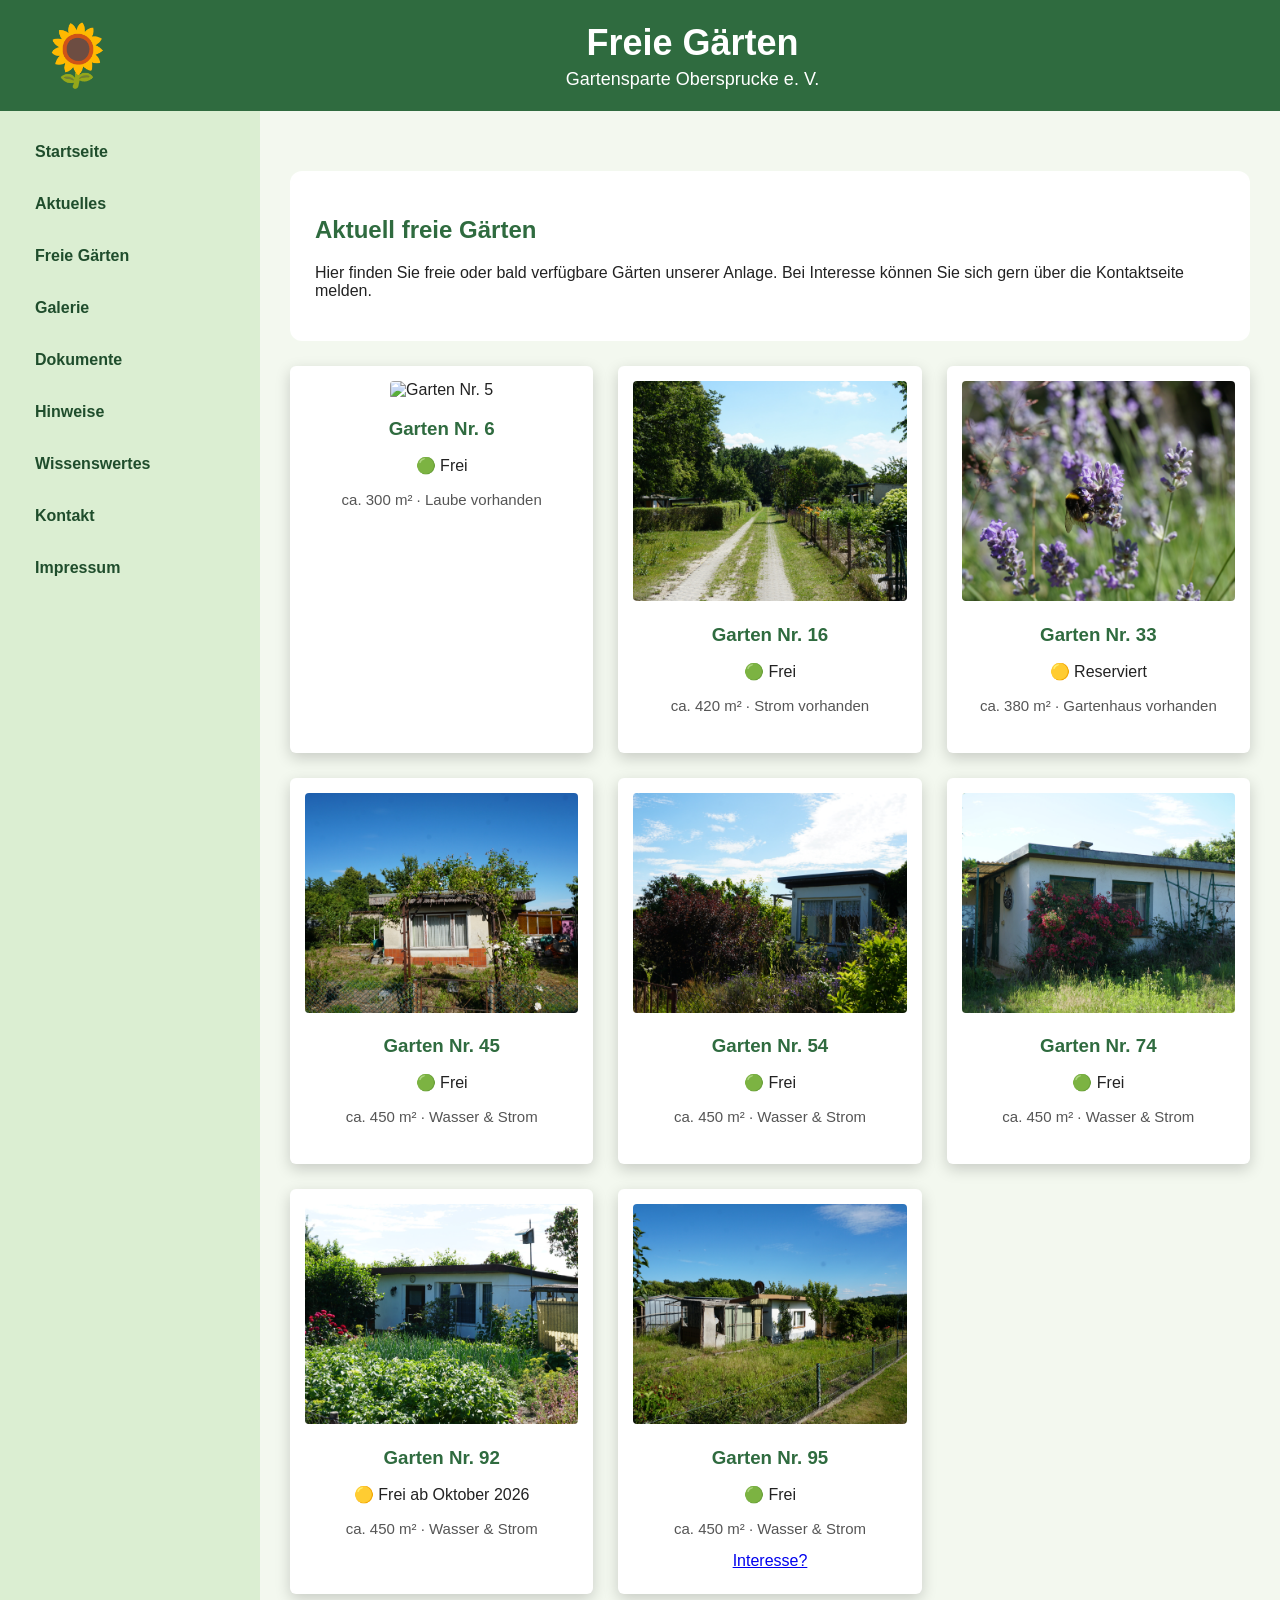
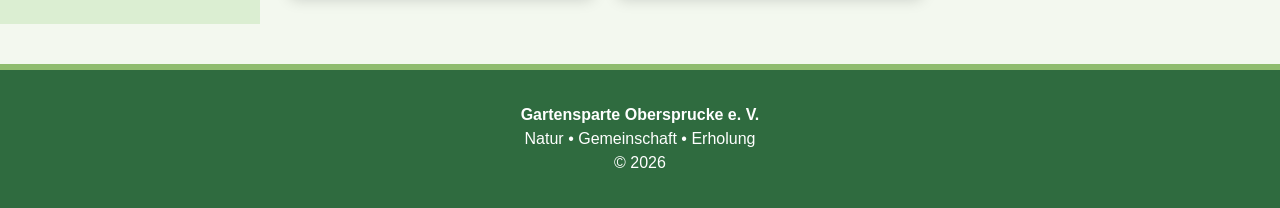
==== freie-gaerten.html @ aae8ebe9 "Update freie-gaerten.html" ====
<!DOCTYPE html>
<html lang="de">
<head>
  <meta charset="UTF-8">
  <meta name="viewport" content="width=device-width, initial-scale=1.0">
  <title>Freie Gärten</title>
  <link rel="stylesheet" href="style.css">
</head>

<body>

<header class="header">
  <div class="logo">🌻</div>
  <div class="title">
    <h1>Freie Gärten</h1>
    <p>Gartensparte Obersprucke e. V.</p>
  </div>
</header>

<div class="layout">
  <aside class="sidebar">
    <a href="index.html">Startseite</a>
    <a href="aktuelles.html">Aktuelles</a>
    <a href="freie-gaerten.html">Freie Gärten</a>
    <a href="galerie.html">Galerie</a>
    <a href="dokumente.html">Dokumente</a>
    <a href="hinweise.html">Hinweise</a>
    <a href="wissenswertes.html">Wissenswertes</a>
    <a href="kontakt.html">Kontakt</a>
    <a href="impressum.html">Impressum</a>
  </aside>

  <main class="content">
    <section class="welcome">
      <h2>Aktuell freie Gärten</h2>
      <p>
        Hier finden Sie freie oder bald verfügbare Gärten unserer Anlage.
        Bei Interesse können Sie sich gern über die Kontaktseite melden.
      </p>
    </section>

    <section class="garden-grid">

      <div class="polaroid-card" onclick="openGardenModal('Garten Nr. 6', 'bild1.jpg', '🟢 Frei', 'ca. 300 m²', 'vorhanden', 'vorhanden', 'auf Anfrage', 'sofort')">
        <img src="bild1.jpg" alt="Garten Nr. 5">
        <h3>Garten Nr. 6</h3>
        <p>🟢 Frei</p>
        <p class="short-facts">ca. 300 m² · Laube vorhanden</p>
      </div>

      <div class="polaroid-card" onclick="openGardenModal('Garten Nr. 16', 'bild2.jpg', '🟢 Frei', 'ca. 420 m²', 'vorhanden', 'vorhanden', 'vorhanden', 'nach Absprache')">
        <img src="bild2.JPG" alt="Garten Nr. 16">
        <h3>Garten Nr. 16</h3>
        <p>🟢 Frei</p>
        <p class="short-facts">ca. 420 m² · Strom vorhanden</p>
      </div>

      <div class="polaroid-card" onclick="openGardenModal('Garten Nr. 33', 'bild3.jpg', '🟡 Reserviert', 'ca. 380 m²', 'vorhanden', 'vorhanden', 'nicht vorhanden', 'voraussichtlich Sommer')">
        <img src="bild3.JPG" alt="Garten Nr. 33">
        <h3>Garten Nr. 33</h3>
        <p>🟡 Reserviert</p>
        <p class="short-facts">ca. 380 m² · Gartenhaus vorhanden</p>
      </div>

      <div class="polaroid-card" onclick="openGardenModal('Garten Nr. 45', '45garten.jpg', '🟢 Frei', 'ca. 450 m²', 'vorhanden', 'vorhanden', 'vorhanden', 'sofort')">
        <img src="45garten.JPG" alt="Garten Nr. 45">
        <h3>Garten Nr. 45</h3>
        <p>🟢 Frei</p>
        <p class="short-facts">ca. 450 m² · Wasser & Strom</p>
      </div>

      <div class="polaroid-card" onclick="openGardenModal('Garten Nr. 54', '54garten.jpg', '🟢 Frei', 'ca. 450 m²', 'vorhanden', 'vorhanden', 'vorhanden', 'sofort')">
        <img src="54garten.JPG" alt="Garten Nr. 54">
        <h3>Garten Nr. 54</h3>
        <p>🟢 Frei</p>
        <p class="short-facts">ca. 450 m² · Wasser & Strom</p>
      </div>

      <div class="polaroid-card" onclick="openGardenModal('Garten Nr. 74', '74garten.jpg', '🟢 Frei', 'ca. 450 m²', 'vorhanden', 'vorhanden', 'vorhanden', 'sofort')">
        <img src="74garten.JPG" alt="Garten Nr. 74">
        <h3>Garten Nr. 74</h3>
        <p>🟢 Frei</p>
        <p class="short-facts">ca. 450 m² · Wasser & Strom</p>
      </div>

      <div class="polaroid-card" onclick="openGardenModal('Garten Nr. 92', '92garten.jpg', '🟡 Frei ab Oktober 2026', 'ca. 450 m²', 'vorhanden', 'vorhanden', 'vorhanden', 'Frei ab Oktober 2026')">
        <img src="92garten.JPG" alt="Garten Nr. 92">
        <h3>Garten Nr. 92</h3>
        <p>🟡 Frei ab Oktober 2026</p>
        <p class="short-facts">ca. 450 m² · Wasser & Strom</p>
      </div>

      <div class="polaroid-card" onclick="openGardenModal('Garten Nr. 95', '95garten.jpg', '🟢 Frei', 'ca. 450 m²', 'vorhanden', 'vorhanden', 'vorhanden', 'sofort')">
        <img src="95garten.JPG" alt="Garten Nr. 95">
        <h3>Garten Nr. 95</h3>
        <p>🟢 Frei</p>
        <p class="short-facts">ca. 450 m² · Wasser & Strom</p>

        <a href="anschrieben.html">Interesse?</a>
      </div>

    </section>
  </main>
</div>

<div id="gardenModal" class="modal">
  <div class="modal-content">
    <span class="close" onclick="closeGardenModal()">&times;</span>

    <img id="modalImage" src="" alt="Gartenbild">

    <h2 id="modalTitle"></h2>

    <p><strong>Status:</strong> <span id="modalStatus"></span></p>
    <p><strong>Größe:</strong> <span id="modalSize"></span></p>
    <p><strong>Laube:</strong> <span id="modalLaube"></span></p>
    <p><strong>Wasser:</strong> <span id="modalWasser"></span></p>
    <p><strong>Strom:</strong> <span id="modalStrom"></span></p>
    <p><strong>Frei ab:</strong> <span id="modalFrei"></span></p>
  </div>
</div>

<footer class="footer">
  <div class="footer-content">
    <p><strong>Gartensparte Obersprucke e. V.</strong></p>
    <p>Natur • Gemeinschaft • Erholung</p>
    <p>© 2026</p>
  </div>
</footer>

<script src="script.js"></script>

</body>
</html>
---- style.css ----
body {
  margin: 0;
  font-family: Arial, sans-serif;
  background: #f3f8ef;
  color: #222;
}

.header {
  background: #2f6b3f;
  color: white;
  display: flex;
  align-items: center;
  padding: 20px 40px;
}

.logo {
  font-size: 60px;
  margin-right: 30px;
}

.title {
  flex: 1;
  text-align: center;
}

.title h1 {
  margin: 0;
  font-size: 36px;
}

.title p {
  margin: 5px 0 0;
  font-size: 18px;
}

.layout {
  display: flex;
}

.sidebar {
  width: 220px;
  background: #dbeed2;
  min-height: calc(100vh - 100px);
  padding: 20px;
}

.sidebar a {
  display: block;
  color: #1f4d2c;
  text-decoration: none;
  font-weight: bold;
  margin-bottom: 10px;
  padding: 12px 15px;
  border-radius: 10px;
  transition: 0.2s ease;
}

.sidebar a:hover {
  background: #cfe5c4;
  transform: translateX(5px);
}

.content {
  flex: 1;
  padding: 30px;
}

.slideshow {
  height: 400px;
  overflow: hidden;
  position: relative;
}

.slide {
  display: none;
  width: 100%;
  height: 400px;
  object-fit: cover;
  object-position: center center;
}

.slide.active {
  display: block;
}

.welcome {
  margin-top: 30px;
  background: white;
  padding: 25px;
  border-radius: 12px;
}

.welcome h2 {
  color: #2f6b3f;
}

.info-cards {
  display: grid;
  grid-template-columns: repeat(2, 1fr);
  gap: 25px;
  margin-top: 25px;
}

.info-card {
  flex: 1;
  background: white;
  padding: 25px;
  border-radius: 12px;
  border-left: 6px solid #2f6b3f;
  box-shadow: 0 3px 10px rgba(0, 0, 0, 0.08);
}

.info-card h3 {
  margin-top: 0;
  color: #2f6b3f;
}

.info-card a {
  display: inline-block;
  margin-top: 10px;
  color: white;
  background: #2f6b3f;
  padding: 10px 15px;
  border-radius: 8px;
  text-decoration: none;
  font-weight: bold;
}

.info-card a:hover {
  background: #245532;
}

.garden-cards {
  margin-top: 25px;
}

.garden-card {
  display: flex;
  gap: 25px;
  background: white;
  padding: 20px;
  border-radius: 12px;
  border-left: 6px solid #2f6b3f;
  box-shadow: 0 3px rgba(0, 0, 0, 0.08);
}

.garden-card img {
  width: 280px;
  height: 200px;
  object-fit: cover;
  border-radius: 10px;
}

.garden-card h3 {
  color: #2f6b3f;
  margin-top: 0;
}

.garden-grid {
  display: grid !important;
  grid-template-columns: repeat(3,minmax(220px, 1fr)) !important;
  gap: 25px !important;
  margin-top: 25px;
}

.polaroid-card {
  width: auto !important;
  max-width: none !important;
  background: white;
  padding: 15px 15px 24px;
  border-radius: 6px;
  box-shadow: 0 5px 15px rgba(0, 0, 0, 0.18);
  cursor: pointer;
  text-align: center;
  transition: transform 0.3s ease;
}

.polaroid-card:hover {
  transform: scale(1.03);
}

.polaroid-card img {
  width: 100% !important;
  height: 220px !important;
  object-fit: cover !important;
  border-radius: 4px;
}

.polaroid-card h3 {
  color: #2f6b3f;
  margin-bottom: 5px;
}

.modal {
  display: none;
  position: fixed;
  z-index: 1000;
  left: 0;
  top: 0;
  width: 100%;
  height: 100%;
  background: rgba(0, 0, 0, 0.65);
}

.modal-content {
  background: white;
  margin: 5% auto;
  padding: 25px;
  width: 80%;
  max-width: 650px;
  border-radius: 12px;
  box-shadow: 0 5px 20px rgba(0, 0, 0, 0.3);
}

.modal-content img {
  width: 100%;
  max-height: 350px;
  object-fit: cover;
  border-radius: 10px;
}

.close {
  float: right;
  font-size: 32px;
  font-weight: bold;
  cursor: pointer;
}

.short-facts {
  color: #555;
  font-size: 15px;
}

.garden-grid {
  display: flex;
  gap: 30px;
  margin-top: 25px;
  flex-wrap: wrap;
  justify-content: flex-start;
}


.polaroid-card img {
  width: 100%;
  height: 240px;
  object-fit: cover;
}

.short-facts {
  color: #555;
  font-size: 15px;
}

.map-section {
  margin-top: 25px;
  background: white;
  padding: 25px;
  border-radius: 12px;
  box-shadow: 0 3px 10px rgba(0, 0, 0, 0.08);
}

.map-section h2 {
  color: #2f6b3f;
  margin-top: 0;
}

.map-section iframe {
  border-radius: 12px;
  margin-top: 10px;
}

.route-button {
  display: inline-block;
  margin-top: 15px;
  color: white;
  background: #2f6b3f;
  padding: 10px 15px;
  border-radius: 8px;
  text-decoration: none;
  font-weight: bold;
}

.route-button:hover {
  background: #245532;
}

.contact-grid {
  display: flex;
  gap: 25px;
  margin-top: 25px;
  flex-wrap: wrap;
}

.contact-card {
  flex: 1;
  min-width: 260px;
  background: white;
  padding: 25px;
  border-radius: 12px;
  border-left: 6px solid #2f6b3f;
  box-shadow: 0 3px 10px rgba(0, 0, 0, 0.08);
}

.contact-card h3 {
  color: #2f6b3f;
  margin-top: 0;
}

.footer {
  background: #2f6b3f;
  color: white;
  text-align: center;
  padding: 30px 20px;
  margin-top: 40px;
  border-top: 6px solid #8fbc6f;
}

.footer-content p {
  margin: 6px 0;
}

@media (max-width: 768px) {
  .header{
    flex-direction: column;
    padding: 20px;
    text-align: center;
  }

  .logo {
    margin-right: 0;
    margin-bottom: 10px;
  }
 
  .title h1 {
    font-size: 28px;
  }

  .layout {
    flex-direction: column;
  }

  .sidebar {
    width: auto;
    min-height: auto;
    display: flex;
    flex-wrap: wrap;
    justify-content: center;
    gap: 8px;
  }

  .sidebar a{
    margin-bottom: 0;
    padding: 10px 12px;
    background: #cfe5c4;
  }

  .content {
    padding: 18px;
  }

  .slideshow {
    height: 240px;
  }

  .slide {
    height: 240px;
  }

  .info-cards, .contact-grid {
    flex-direction: column;
  }

  .garden-grid {
    grid-template-columns: 1fr !important;
  }

  .modal-content {
    width: 90%;
    margin-top: 20%;
  }

  .footer::after {
    font-size: 45px;
  }

  .search-filter-box {
    flex-direction: column;
    align-items: stretch;
  }

  .filter-buttons {
    justify-content: center;
  }

  .hint-grid {
    grid-template-columns: 1fr;
  }
}

.search-filter-box {
  display: flex;
  gap: 18px;
  align-items: center;
  margin-top: 25px;
  margin-bottom: 25px;
  background: white;
  padding: 18px;
  border-radius: 18px;
  box-shadow: 0 3px 10px rgba(0, 0, 0, 0.08);
}

.search-bar {
  flex: 1;
  padding: 18px 22px;
  border-radius: 999px;
  border: 2px solid #dbeed2;
  font-size: 18px;
  outline: none;
}

.search-bar {
  flex: 1;
  padding: 18px 22px;
  border-radius: 999px;
  border: 2px solid #dbeed2;
  font-size: 18px;
  outline: none;
}

.search-bar:focus {
  border-color: #2f6b3f;
  box-shadow: 0 0 0 4px #dbeed2;
}

.filter-buttons {
  display: flex;
  flex-wrap: wrap;
  gap: 8px;
}

.filter-buttons button {
  background: #dbeed2;
  color: #1f4d2c;
  border: 2px solid transparent;
  padding: 11px 15px;
  border-radius: 999px;
  cursor: pointer;
  font-weight: bold;
  transition: 0.2 ease;
}

.filter-buttons button:hover {
  background: #cfe5c4;
  background-color: #2f6b3f;
  transform: translateY(-2px);
}

.plant-card {
  background: white;
  padding: 16px;
  border-radius: 12px;
  box-shadow: 0 5px 15px rgba(0,0,0,0.18);
  cursor: pointer;
  text-align: center;
}

.plant-card img {
  width: 100%;
  height: 180px;
  object-fit: cover;
  border-radius: 8px;
}

.plant-card h3 {
  color: #2f6b3f;
}

.plant-grid {
  display: grid;
  grid-template-columns: repeat(3, minmax(220px, 1fr));
  gap: 25px;
  margin-top: 25px;
}

.plant-grid {
  display: grid;
  grid-template-columns: repeat(3, minmax(220px, 1fr));
  gap: 25px;
  margin-top: 25px;
}

.plant-card {
  background: white;
  padding: 16px;
  border-radius: 12px;
  box-shadow: 0 5px 15px rgba(0,0,0,0.18);
  cursor: pointer;
  text-align: center;
}

.plant-card img {
  width: 100%;
  height: 180px;
  object-fit: cover;
  border-radius: 8px;
}

.plant-card h3 {
  color: #2f6b3f;
}

.plant-modal {
  display: none;
  position: fixed;
  inset: 0;
  background: rgba(0,0,0,0.6);
  justify-content: center;
  align-items: center;
  z-index: 9999;
}

.plant-modal-content {
  background: white;
  width: 90%;
  max-width: 1100px;
  border-radius: 20px;
  padding: 25px;
  display: flex;
  gap: 30px;
  position: relative;
}

.plant-close {
  position: absolute;
  top: 15px;
  right: 25px;
  font-size: 40px;
  cursor: pointer;
}

.plant-modal-left {
  width: 45%;
}

.plant-main-image {
  width: 100%;
  border-radius: 15px;
  height: 450px;
  object-fit: cover;
}

.plant-thumbs {
  display: flex;
  gap: 10px;
  margin-top: 10px;
}

.plant-thumbs img {
  width: 80px;
  height: 80px;
  object-fit: cover;
  border-radius: 10px;
  cursor: pointer;
}

.plant-modal-right {
  flex: 1;
}

.latin-name {
  font-style: italic;
  color: #555;
}

.hint-grid {
  display: grid;
  grid-template-columns: repeat(2, 1fr);
  gap: 25px;
  margin-top: 25px;
}

.hint-card {
  background: white;
  padding: 25px;
  border-radius: 12px;
  border-left: 6px solid #2f6b3f;
  box-shadow: 0 3px 10px rgba(0, 0, 0, 0.08);
  cursor: pointer;
  transition: 0.2s ease;
}

.hint-card:hover {
  transform: translateY(-3px);
}

.hint-card h3 {
  margin-top: 0;
  color: #2f6b3f;
}

#hintList {
  line-height: 1.7;
}

.notice-grid {
  display: grid;
  grid-template-columns: repeat(2, 1fr);
  gap: 25px;
  margin-top: 25px;
}

.notice-card {
  background: white;
  padding: 25px;
  border-radius: 12px;
  border-left: 6px solid #2f6b3f;
  box-shadow: 0 3px 10px rgba(0, 0, 0, 0.08);
  cursor: pointer;
  transition: 0.2s ease;
}

.notice-card:hover {
  transform: translateY(-3px);
}

.notice-card h3 {
  color: #2f6b3f;
  margin-top: 0;
}

.notice-card button {
  background: #2f6b3f;
  color: white;
  border: none;
  padding: 10px 15px;
  border-radius: 8px;
  font-weight: bold;
  cursor: pointer;
}

.notice-paper {
  background: #fffdf2;
  width: 80%;
  max-width: 600px;
  margin: 6% auto;
  padding: 45px 35px 35px;
  border-radius: 6px;
  box-shadow: 0 8px 25px rgba(0,0,0,0.35);
  position: relative;
  text-align: center;
  line-height: 1.7;
}

.pin {
  position: absolute;
  top: 12px;
  left: 50%;
  transform: translateX(-50%);
  color: #2f6b3f;
  font-size: 34px;
}

.notice-paper h2 {
  color: #2f6b3f;
  margin-top: 15px;
}

.notice-date {
  font-weight: bold;
  margin: 20px 0;
}

.notice-signature {
  margin-top: 30px;
  font-style: italic;
}

@media (max-width: 768px) {
  .notice-grid {
    grid-template-columns: 1fr;
  }

  .notice-paper {
    width: 85%;
    margin-top: 20%;
  }
}
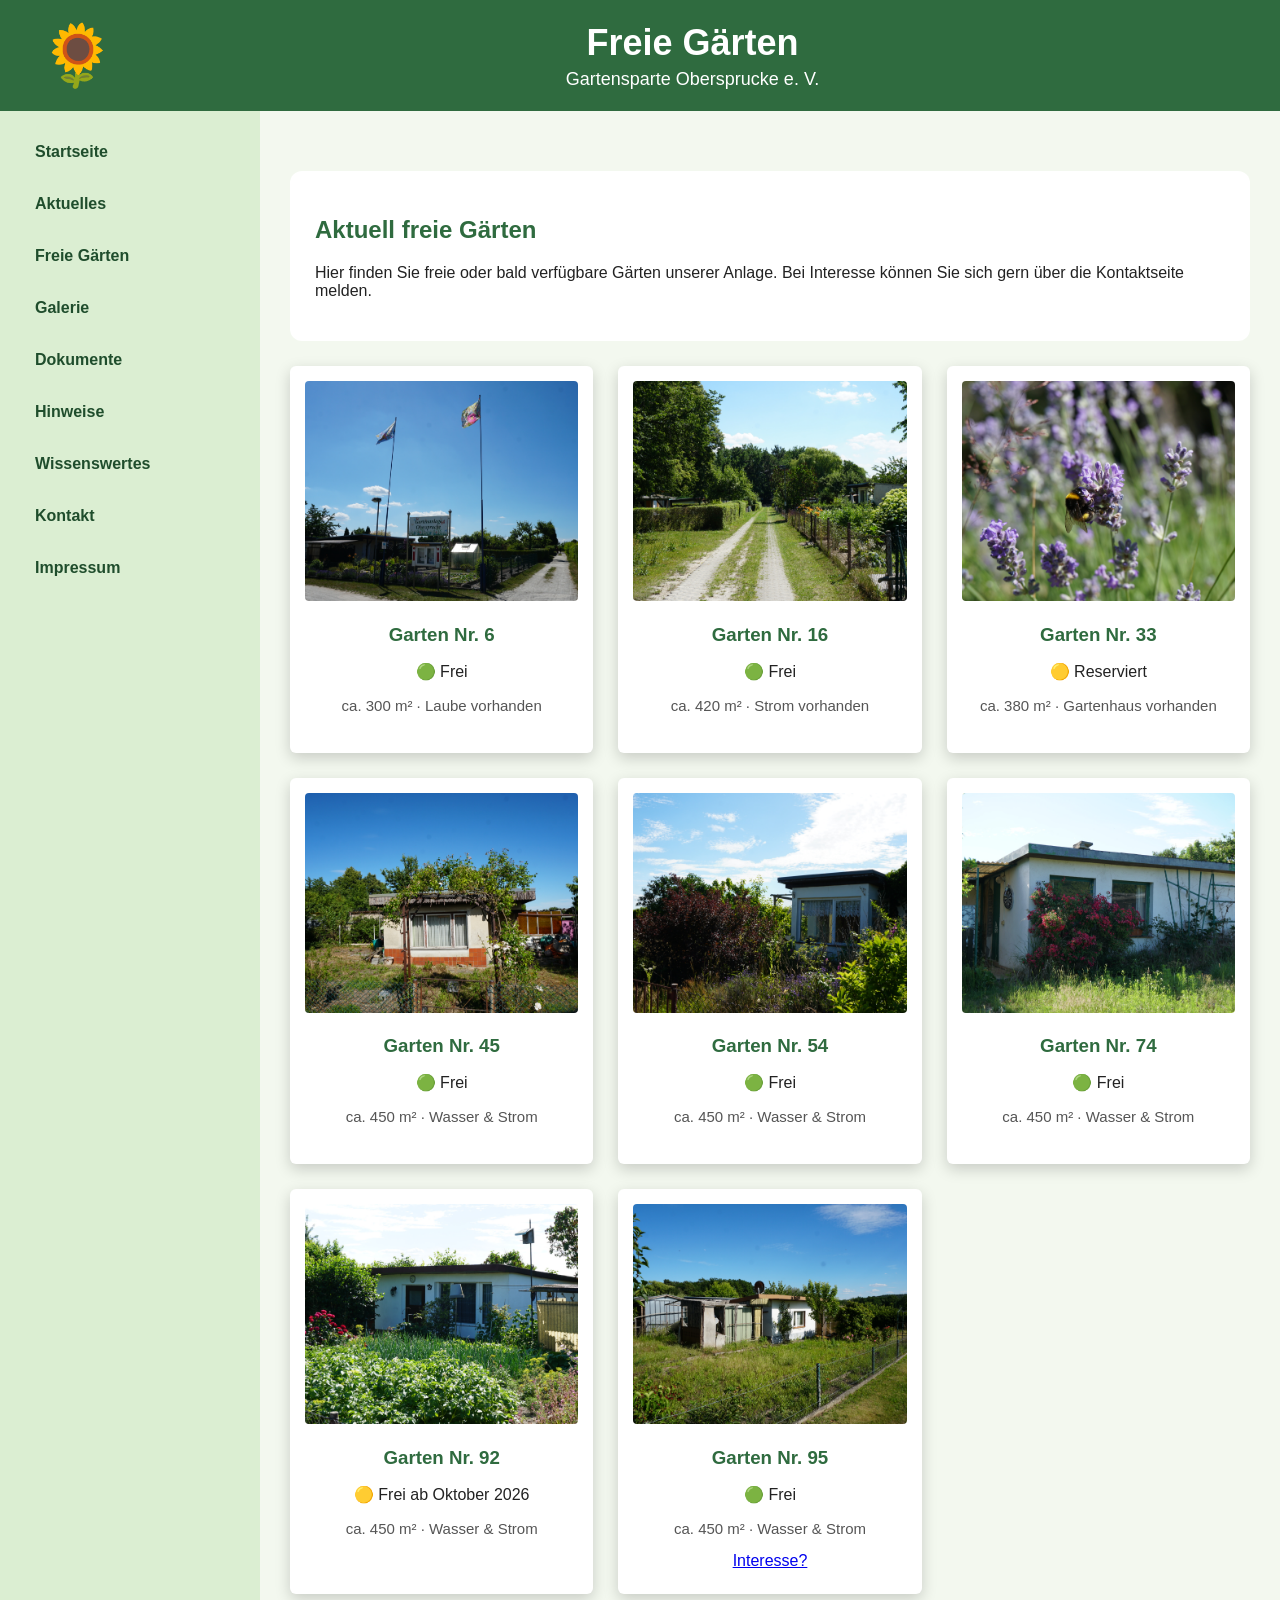
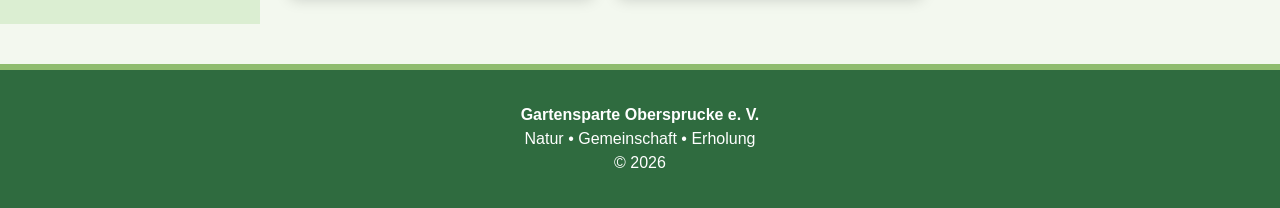
==== commit fb22297b: "Update freie-gaerten.html" ====
--- a/freie-gaerten.html
+++ b/freie-gaerten.html
@@ -42,7 +42,7 @@
     <section class="garden-grid">
 
       <div class="polaroid-card" onclick="openGardenModal('Garten Nr. 6', 'bild1.jpg', '🟢 Frei', 'ca. 300 m²', 'vorhanden', 'vorhanden', 'auf Anfrage', 'sofort')">
-        <img src="bild1.jpg" alt="Garten Nr. 5">
+        <img src="bild1.JPG" alt="Garten Nr. 5">
         <h3>Garten Nr. 6</h3>
         <p>🟢 Frei</p>
         <p class="short-facts">ca. 300 m² · Laube vorhanden</p>
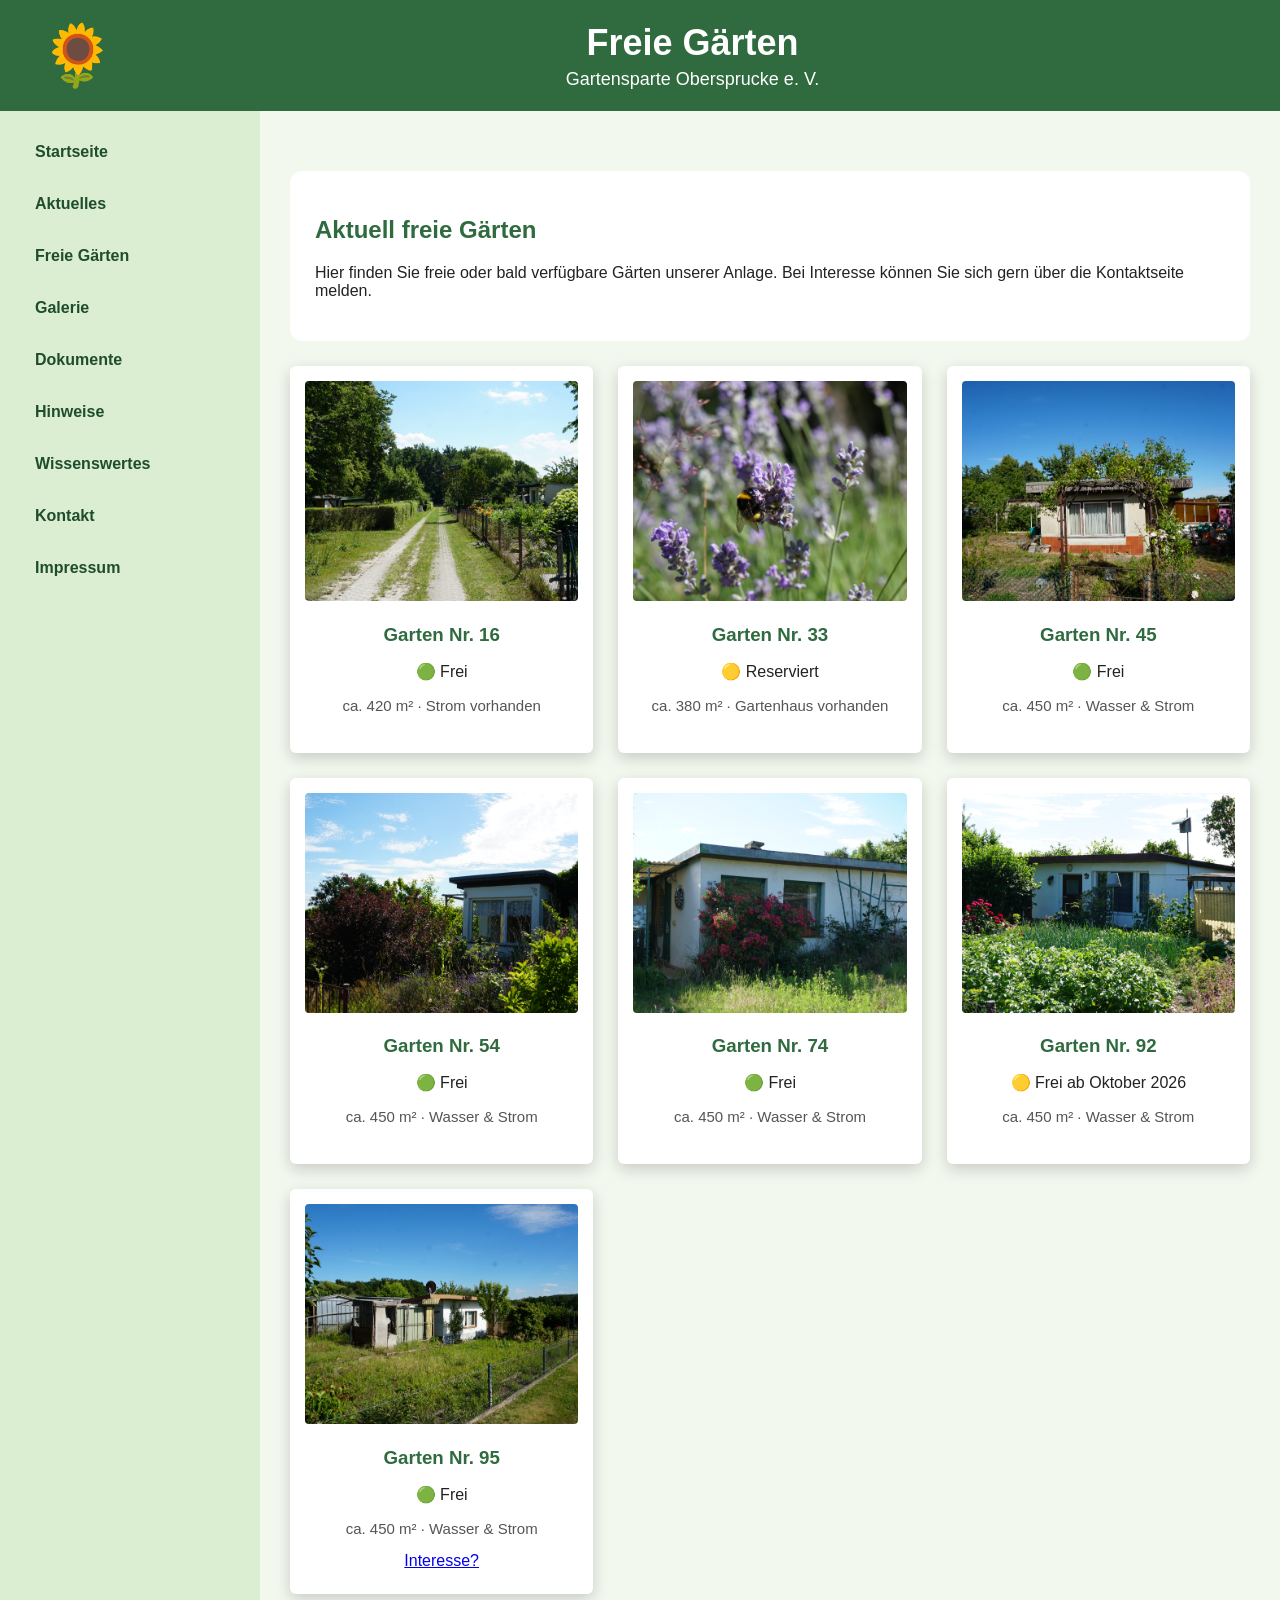
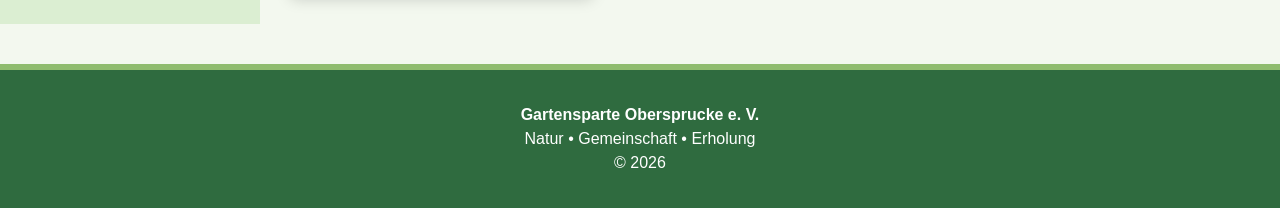
==== commit e626bace: "Update freie-gaerten.html" ====
--- a/freie-gaerten.html
+++ b/freie-gaerten.html
@@ -41,56 +41,49 @@
 
     <section class="garden-grid">
 
-      <div class="polaroid-card" onclick="openGardenModal('Garten Nr. 6', 'bild1.jpg', '🟢 Frei', 'ca. 300 m²', 'vorhanden', 'vorhanden', 'auf Anfrage', 'sofort')">
-        <img src="bild1.JPG" alt="Garten Nr. 5">
-        <h3>Garten Nr. 6</h3>
-        <p>🟢 Frei</p>
-        <p class="short-facts">ca. 300 m² · Laube vorhanden</p>
-      </div>
-
-      <div class="polaroid-card" onclick="openGardenModal('Garten Nr. 16', 'bild2.jpg', '🟢 Frei', 'ca. 420 m²', 'vorhanden', 'vorhanden', 'vorhanden', 'nach Absprache')">
+      <div class="polaroid-card" onclick="openGardenModal('Garten Nr. 16', ['bild2.JPG', 'bild2-2.JPG', 'bild2-3.JPG']'🟢 Frei', 'ca. 420 m²', 'vorhanden', 'vorhanden', 'vorhanden', 'nach Absprache')">
         <img src="bild2.JPG" alt="Garten Nr. 16">
         <h3>Garten Nr. 16</h3>
         <p>🟢 Frei</p>
         <p class="short-facts">ca. 420 m² · Strom vorhanden</p>
       </div>
 
-      <div class="polaroid-card" onclick="openGardenModal('Garten Nr. 33', 'bild3.jpg', '🟡 Reserviert', 'ca. 380 m²', 'vorhanden', 'vorhanden', 'nicht vorhanden', 'voraussichtlich Sommer')">
+      <div class="polaroid-card" onclick="openGardenModal('Garten Nr. 33', 'bild3.JPG', '🟡 Reserviert', 'ca. 380 m²', 'vorhanden', 'vorhanden', 'nicht vorhanden', 'voraussichtlich Sommer')">
         <img src="bild3.JPG" alt="Garten Nr. 33">
         <h3>Garten Nr. 33</h3>
         <p>🟡 Reserviert</p>
         <p class="short-facts">ca. 380 m² · Gartenhaus vorhanden</p>
       </div>
 
-      <div class="polaroid-card" onclick="openGardenModal('Garten Nr. 45', '45garten.jpg', '🟢 Frei', 'ca. 450 m²', 'vorhanden', 'vorhanden', 'vorhanden', 'sofort')">
+      <div class="polaroid-card" onclick="openGardenModal('Garten Nr. 45', '45garten.JPG', '🟢 Frei', 'ca. 450 m²', 'vorhanden', 'vorhanden', 'vorhanden', 'sofort')">
         <img src="45garten.JPG" alt="Garten Nr. 45">
         <h3>Garten Nr. 45</h3>
         <p>🟢 Frei</p>
         <p class="short-facts">ca. 450 m² · Wasser & Strom</p>
       </div>
 
-      <div class="polaroid-card" onclick="openGardenModal('Garten Nr. 54', '54garten.jpg', '🟢 Frei', 'ca. 450 m²', 'vorhanden', 'vorhanden', 'vorhanden', 'sofort')">
+      <div class="polaroid-card" onclick="openGardenModal('Garten Nr. 54', '54garten.JPG', '🟢 Frei', 'ca. 450 m²', 'vorhanden', 'vorhanden', 'vorhanden', 'sofort')">
         <img src="54garten.JPG" alt="Garten Nr. 54">
         <h3>Garten Nr. 54</h3>
         <p>🟢 Frei</p>
         <p class="short-facts">ca. 450 m² · Wasser & Strom</p>
       </div>
 
-      <div class="polaroid-card" onclick="openGardenModal('Garten Nr. 74', '74garten.jpg', '🟢 Frei', 'ca. 450 m²', 'vorhanden', 'vorhanden', 'vorhanden', 'sofort')">
+      <div class="polaroid-card" onclick="openGardenModal('Garten Nr. 74', '74garten.JPG', '🟢 Frei', 'ca. 450 m²', 'vorhanden', 'vorhanden', 'vorhanden', 'sofort')">
         <img src="74garten.JPG" alt="Garten Nr. 74">
         <h3>Garten Nr. 74</h3>
         <p>🟢 Frei</p>
         <p class="short-facts">ca. 450 m² · Wasser & Strom</p>
       </div>
 
-      <div class="polaroid-card" onclick="openGardenModal('Garten Nr. 92', '92garten.jpg', '🟡 Frei ab Oktober 2026', 'ca. 450 m²', 'vorhanden', 'vorhanden', 'vorhanden', 'Frei ab Oktober 2026')">
+      <div class="polaroid-card" onclick="openGardenModal('Garten Nr. 92', '92garten.JPG', '🟡 Frei ab Oktober 2026', 'ca. 450 m²', 'vorhanden', 'vorhanden', 'vorhanden', 'Frei ab Oktober 2026')">
         <img src="92garten.JPG" alt="Garten Nr. 92">
         <h3>Garten Nr. 92</h3>
         <p>🟡 Frei ab Oktober 2026</p>
         <p class="short-facts">ca. 450 m² · Wasser & Strom</p>
       </div>
 
-      <div class="polaroid-card" onclick="openGardenModal('Garten Nr. 95', '95garten.jpg', '🟢 Frei', 'ca. 450 m²', 'vorhanden', 'vorhanden', 'vorhanden', 'sofort')">
+      <div class="polaroid-card" onclick="openGardenModal('Garten Nr. 95', '95garten.JPG', '🟢 Frei', 'ca. 450 m²', 'vorhanden', 'vorhanden', 'vorhanden', 'sofort')">
         <img src="95garten.JPG" alt="Garten Nr. 95">
         <h3>Garten Nr. 95</h3>
         <p>🟢 Frei</p>
--- a/style.css
+++ b/style.css
@@ -684,4 +684,34 @@
     width: 85%;
     margin-top: 20%;
   }
-}+}
+
+.impressum {
+  text-align: left;
+}
+
+.impressum h2 {
+  text-align: center;
+  margin-bottom: 30px;
+}
+
+.impressum h3 {
+  margin-top: 28px;
+  margin-bottom: 8px;
+  padding-bottom: 6px;
+  border-bottom: 1px solid rgba (0, 0, 0, 0.12);
+}
+
+.impressum p {
+  line-height: 1.7;
+  margin-bottom: 15px;
+}
+
+.impressum a {
+  color: inherit;
+  text-decoration: underline;
+}
+
+.impressum a:hover {
+  opacity: 0.7;
+}
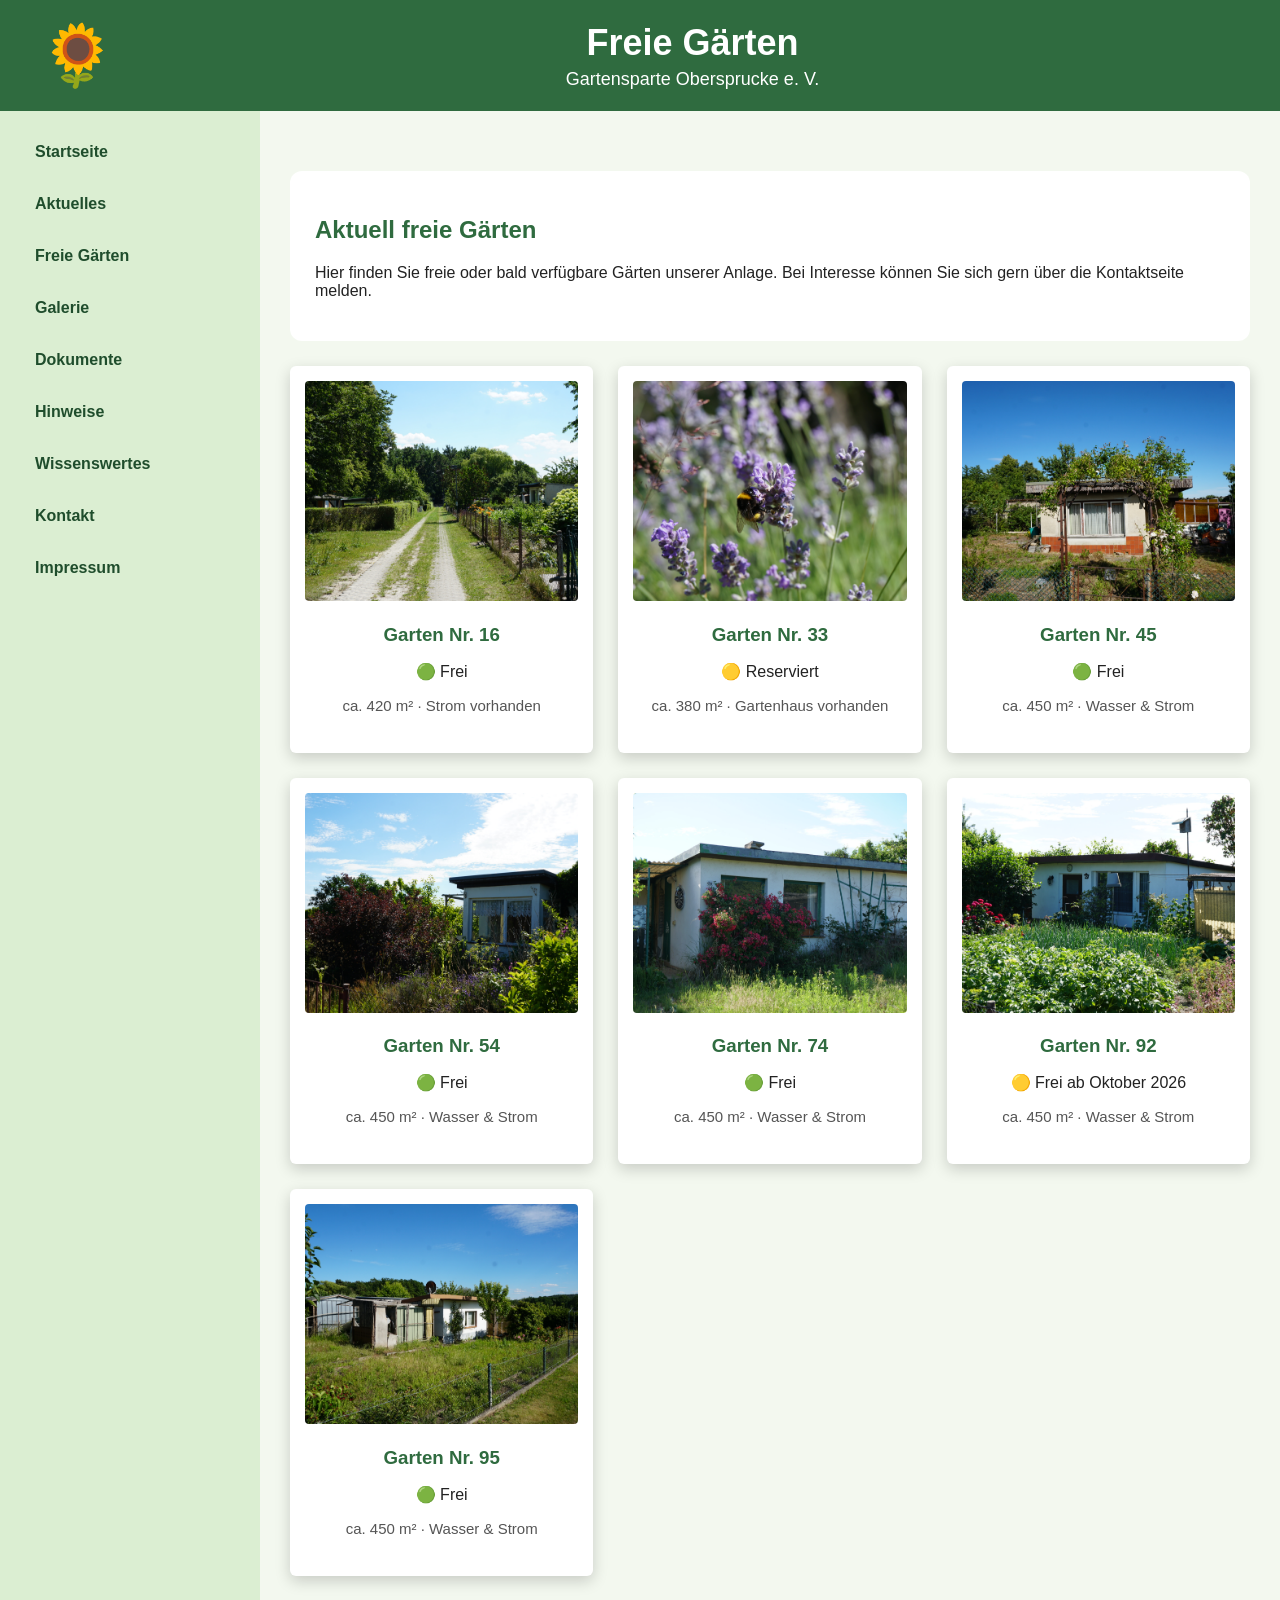
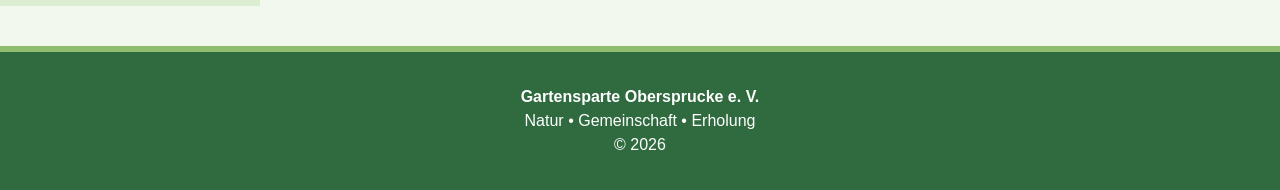
==== commit ea0cf353: "Update freie-gaerten.html" ====
--- a/freie-gaerten.html
+++ b/freie-gaerten.html
@@ -41,7 +41,7 @@
 
     <section class="garden-grid">
 
-      <div class="polaroid-card" onclick="openGardenModal('Garten Nr. 16', ['bild2.JPG', 'bild2-2.JPG', 'bild2-3.JPG']'🟢 Frei', 'ca. 420 m²', 'vorhanden', 'vorhanden', 'vorhanden', 'nach Absprache')">
+      <div class="polaroid-card" onclick="openGardenModal('Garten Nr. 16', ['bild2.JPG', 'bild2-2.png', 'bild2-3.png']'🟢 Frei', 'ca. 420 m²', 'vorhanden', 'vorhanden', 'vorhanden', 'nach Absprache')">
         <img src="bild2.JPG" alt="Garten Nr. 16">
         <h3>Garten Nr. 16</h3>
         <p>🟢 Frei</p>
@@ -89,7 +89,6 @@
         <p>🟢 Frei</p>
         <p class="short-facts">ca. 450 m² · Wasser & Strom</p>
 
-        <a href="anschrieben.html">Interesse?</a>
       </div>
 
     </section>
@@ -98,7 +97,46 @@
 
 <div id="gardenModal" class="modal">
   <div class="modal-content">
+    <div id="gardenModal" class="modal">
+  <div class="modal-content">
+
     <span class="close" onclick="closeGardenModal()">&times;</span>
+
+    <div class="modal-image-container">
+
+      <button
+        id="gardenPrev"
+        class="gallery-arrow gallery-prev"
+        onclick="changeGardenImage(-1)"
+        aria-label="Vorheriges Bild">
+        &#10094;
+      </button>
+
+      <img id="modalImage" src="" alt="Gartenbild">
+
+      <button
+        id="gardenNext"
+        class="gallery-arrow gallery-next"
+        onclick="changeGardenImage(1)"
+        aria-label="Nächstes Bild">
+        &#10095;
+      </button>
+
+    </div>
+
+    <p id="modalCounter" class="modal-counter"></p>
+
+    <h2 id="modalTitle"></h2>
+
+    <p><strong>Status:</strong> <span id="modalStatus"></span></p>
+    <p><strong>Größe:</strong> <span id="modalSize"></span></p>
+    <p><strong>Laube:</strong> <span id="modalLaube"></span></p>
+    <p><strong>Wasser:</strong> <span id="modalWasser"></span></p>
+    <p><strong>Strom:</strong> <span id="modalStrom"></span></p>
+    <p><strong>Frei ab:</strong> <span id="modalFrei"></span></p>
+
+  </div>
+</div>
 
     <img id="modalImage" src="" alt="Gartenbild">
 
--- a/style.css
+++ b/style.css
@@ -715,3 +715,61 @@
 .impressum a:hover {
   opacity: 0.7;
 }
+
+/* =========================
+   GARTEN-BILDERGALERIE
+   ========================= */
+
+.modal-image-container {
+  position: relative;
+  display: flex;
+  justify-content: center;
+  align-items: center;
+  margin-bottom: 8px;
+}
+
+.modal-image-container img {
+  max-width: 100%;
+  max-height: 450px;
+  object-fit: contain;
+  border-radius: 8px;
+}
+
+.gallery-arrow {
+  position: absolute;
+  top: 50%;
+  transform: translateY(-50%);
+
+  width: 42px;
+  height: 42px;
+
+  border: none;
+  border-radius: 50%;
+
+  background: rgba(0, 0, 0, 0.55);
+  color: white;
+
+  font-size: 24px;
+  cursor: pointer;
+
+  z-index: 5;
+}
+
+.gallery-arrow:hover {
+  background: rgba(0, 0, 0, 0.75);
+}
+
+.gallery-prev {
+  left: 10px;
+}
+
+.gallery-next {
+  right: 10px;
+}
+
+.modal-counter {
+  text-align: center;
+  margin: 5px 0 15px;
+  font-size: 14px;
+  opacity: 0.7;
+}
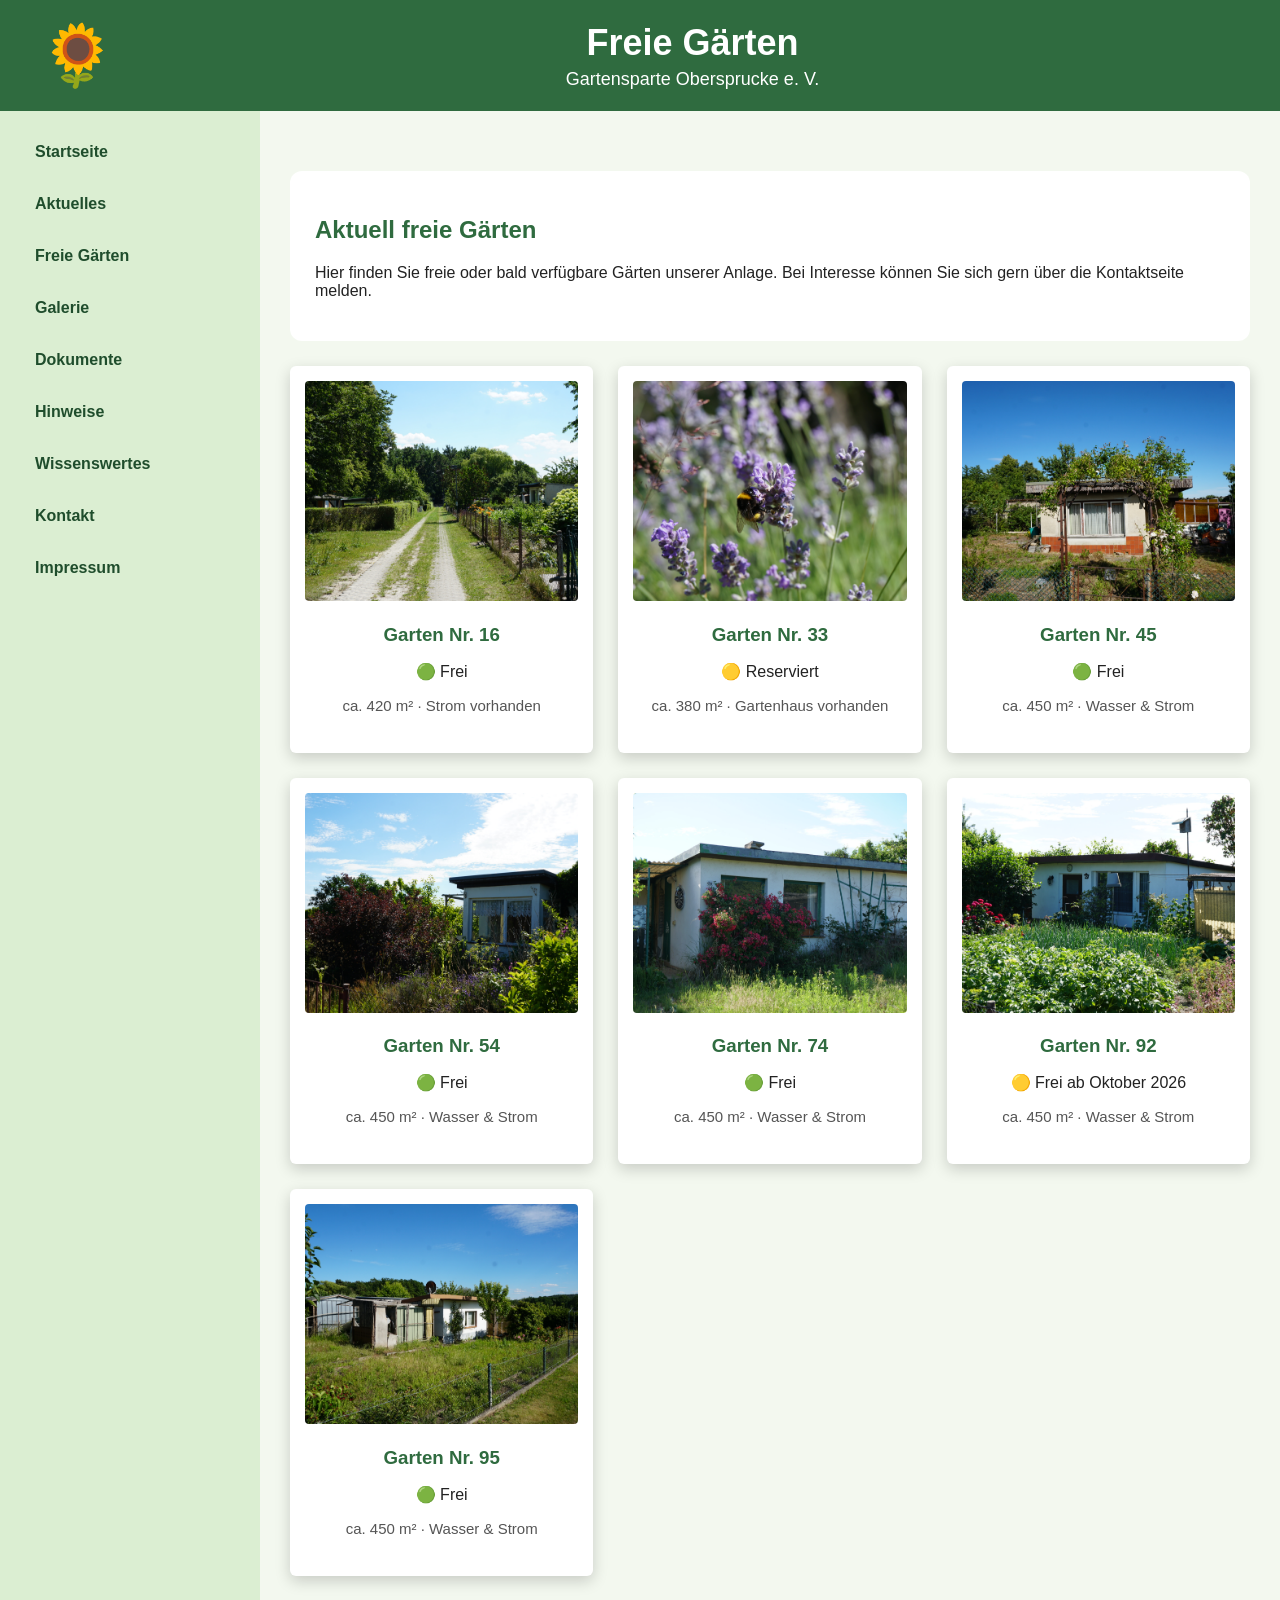
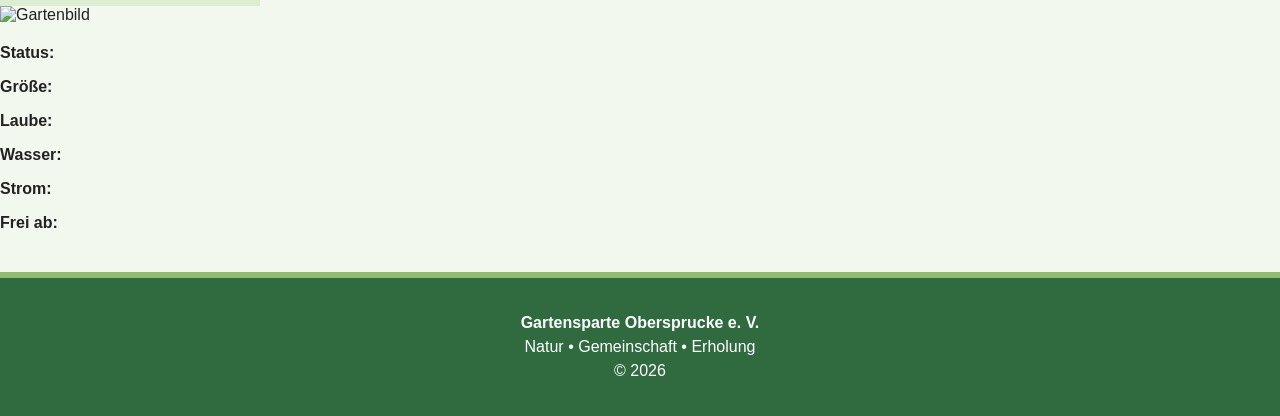
==== commit 0295dcbb: "Update freie-gaerten.html" ====
--- a/freie-gaerten.html
+++ b/freie-gaerten.html
@@ -41,7 +41,7 @@
 
     <section class="garden-grid">
 
-      <div class="polaroid-card" onclick="openGardenModal('Garten Nr. 16', ['bild2.JPG', 'bild2-2.png', 'bild2-3.png']'🟢 Frei', 'ca. 420 m²', 'vorhanden', 'vorhanden', 'vorhanden', 'nach Absprache')">
+      <div class="polaroid-card" onclick="openGardenModal('Garten Nr. 16', ['bild2.JPG', 'bild2-2.png', 'bild2-3.png'],'🟢 Frei', 'ca. 420 m²', 'vorhanden', 'vorhanden', 'vorhanden', 'nach Absprache')">
         <img src="bild2.JPG" alt="Garten Nr. 16">
         <h3>Garten Nr. 16</h3>
         <p>🟢 Frei</p>
@@ -95,8 +95,7 @@
   </main>
 </div>
 
-<div id="gardenModal" class="modal">
-  <div class="modal-content">
+
     <div id="gardenModal" class="modal">
   <div class="modal-content">
 
